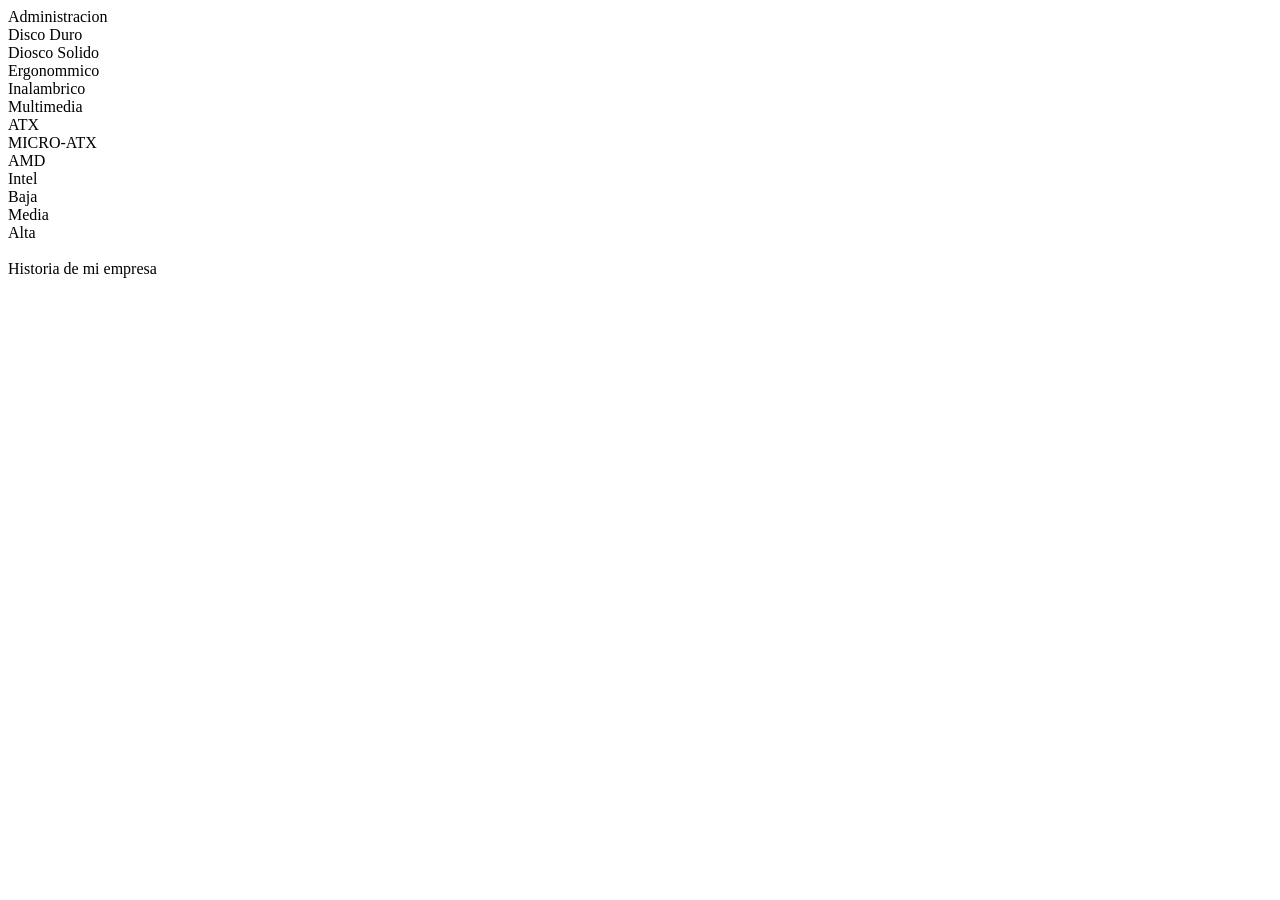
==== index.html @ 0b3fca30 "Comienza" ====
<!DOCTYPE html>
<html lang="en">
<head>
    <meta charset="UTF-8">
    <meta name="viewport" content="width=device-width, initial-scale=1.0">
    <title>Document</title>
</head>
<body>
    <nav>
        <div>Administracion</div>
    </nav>

    <title>Mi pagina de Productos de Computacion</title>
    <title>Pantallas</title>
    <title>Memorias</title>
        <div>Disco Duro</div>
        <div>Diosco Solido</div>
    <title>Teclados</title>
        <div>Ergonommico</div>
        <div>Inalambrico</div>
        <div>Multimedia</div>
    <title>Placa Madre</title>
        <div>ATX</div>
        <div>MICRO-ATX</div>
    <title>Procesador</title>
        <div>AMD</div>
        <div>Intel</div>
    <title>Tarjeta Grafica</title>
        <div>Baja</div>
        <div>Media</div>
        <div>Alta</div>
    <br>

<div> Historia de mi empresa</div>


</body>
</html>
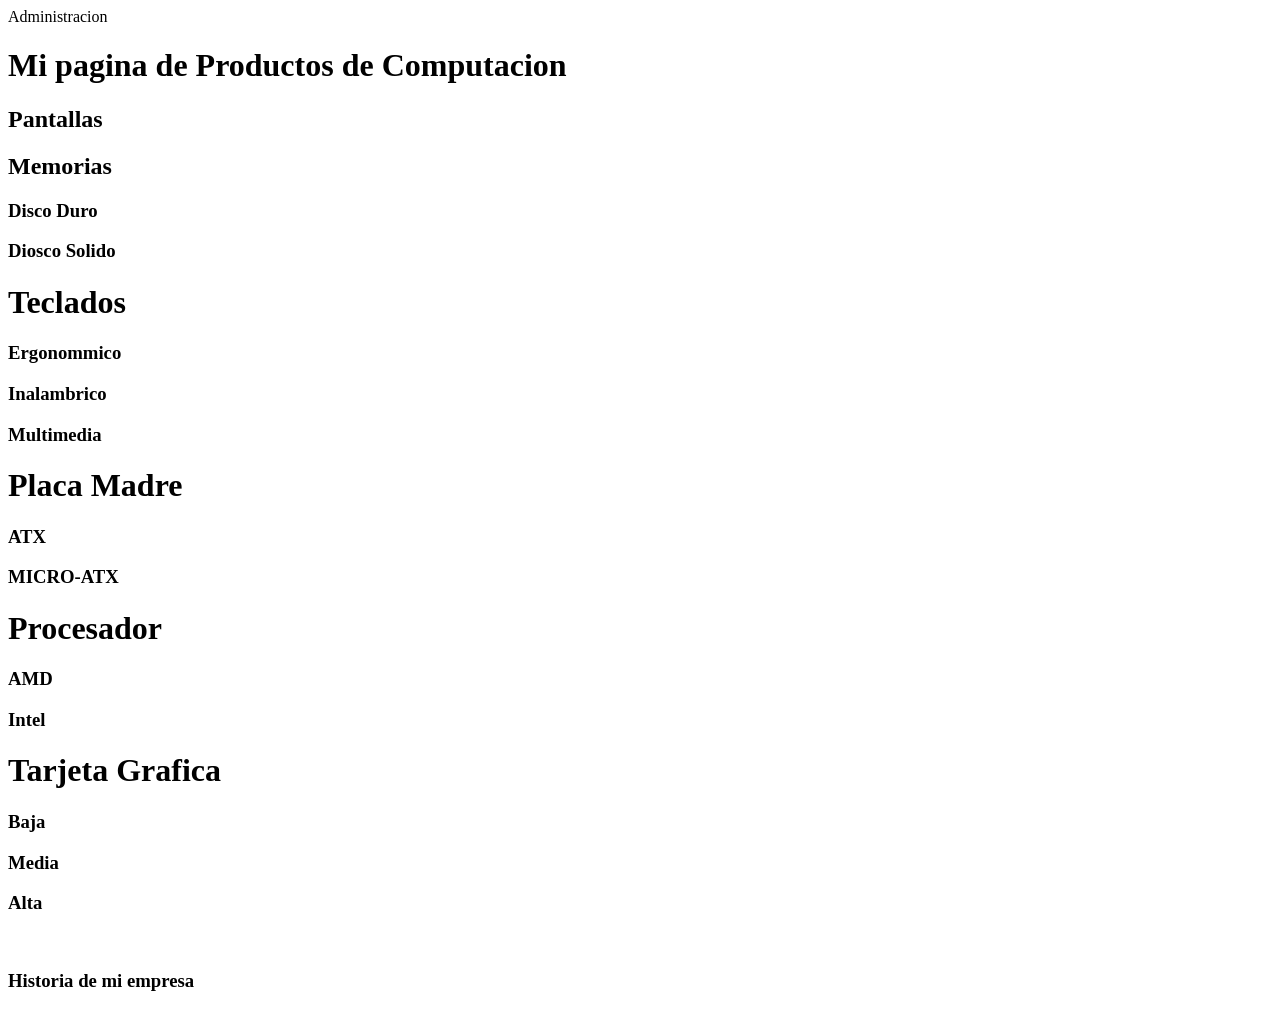
==== commit c9350157: ""Punto uno"" ====
--- a/index.html
+++ b/index.html
@@ -10,28 +10,28 @@
         <div>Administracion</div>
     </nav>
 
-    <title>Mi pagina de Productos de Computacion</title>
-    <title>Pantallas</title>
-    <title>Memorias</title>
-        <div>Disco Duro</div>
-        <div>Diosco Solido</div>
-    <title>Teclados</title>
-        <div>Ergonommico</div>
-        <div>Inalambrico</div>
-        <div>Multimedia</div>
-    <title>Placa Madre</title>
-        <div>ATX</div>
-        <div>MICRO-ATX</div>
-    <title>Procesador</title>
-        <div>AMD</div>
-        <div>Intel</div>
-    <title>Tarjeta Grafica</title>
-        <div>Baja</div>
-        <div>Media</div>
-        <div>Alta</div>
+    <h1>Mi pagina de Productos de Computacion</h1>
+        <h2>Pantallas</h2>
+        <h2>Memorias</h2>
+            <h3>Disco Duro</h3>
+            <h3>Diosco Solido</h3>
+        <h1>Teclados</h1>
+            <h3>Ergonommico</h3>
+            <h3>Inalambrico</h3>
+            <h3>Multimedia</h3>
+        <h1>Placa Madre</h1>
+            <h3>ATX</h3>
+            <h3>MICRO-ATX</h3>
+        <h1>Procesador</h1>
+            <h3>AMD</h3>
+            <h3>Intel</h3>
+        <h1>Tarjeta Grafica</h1>
+            <h3>Baja</h3>
+            <h3>Media</h3>
+            <h3>Alta</h3>
     <br>
 
-<div> Historia de mi empresa</div>
+<h3> Historia de mi empresa</h3>
 
 
 </body>
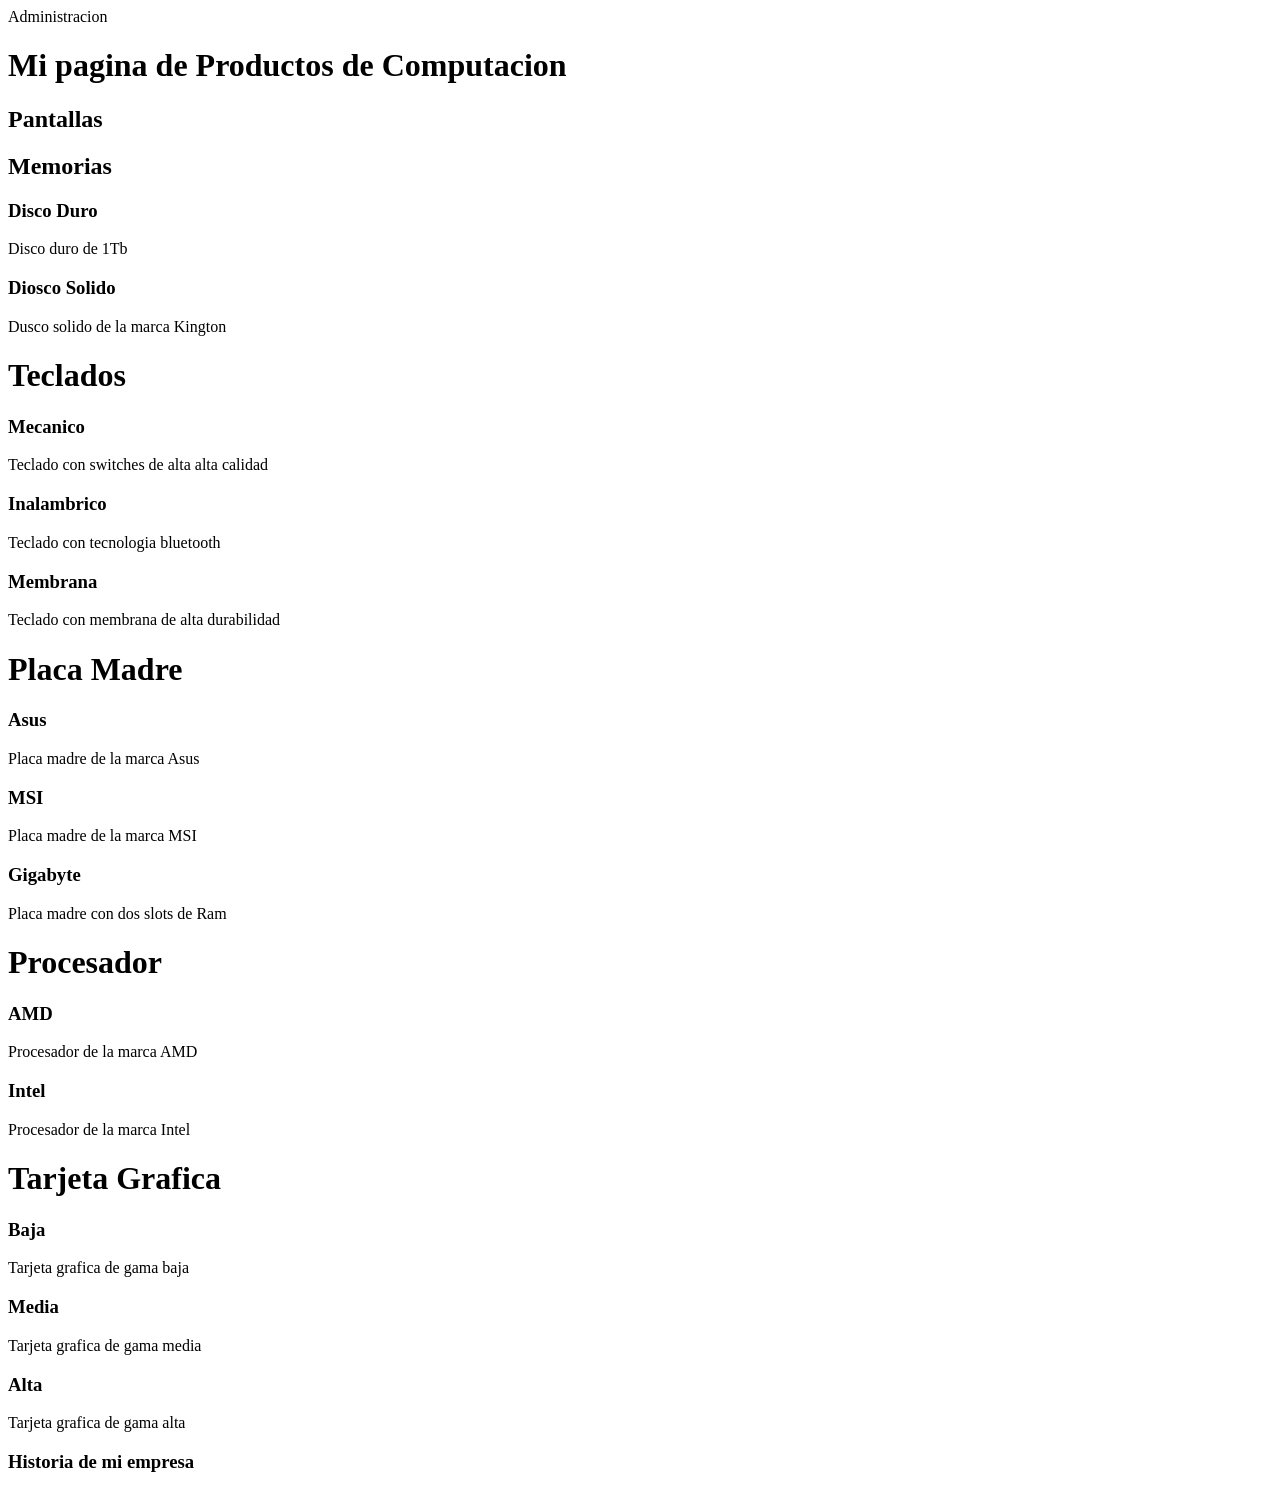
==== commit 3083fcff: "S2" ====
--- a/index.html
+++ b/index.html
@@ -1,38 +1,94 @@
-<!DOCTYPE html>
+<!doctype html>
 <html lang="en">
-<head>
-    <meta charset="UTF-8">
-    <meta name="viewport" content="width=device-width, initial-scale=1.0">
+  <head>
+    <meta charset="UTF-8" />
+    <meta name="viewport" content="width=device-width, initial-scale=1.0" />
     <title>Document</title>
-</head>
-<body>
+  </head>
+  <body>
     <nav>
-        <div>Administracion</div>
+      <div>Administracion</div>
     </nav>
+    <main class="contenedor">
+      <h1>Mi pagina de Productos de Computacion</h1>
 
-    <h1>Mi pagina de Productos de Computacion</h1>
-        <h2>Pantallas</h2>
-        <h2>Memorias</h2>
-            <h3>Disco Duro</h3>
-            <h3>Diosco Solido</h3>
-        <h1>Teclados</h1>
-            <h3>Ergonommico</h3>
-            <h3>Inalambrico</h3>
-            <h3>Multimedia</h3>
-        <h1>Placa Madre</h1>
-            <h3>ATX</h3>
-            <h3>MICRO-ATX</h3>
-        <h1>Procesador</h1>
-            <h3>AMD</h3>
-            <h3>Intel</h3>
-        <h1>Tarjeta Grafica</h1>
-            <h3>Baja</h3>
-            <h3>Media</h3>
-            <h3>Alta</h3>
-    <br>
+      <h2>Pantallas</h2>
+      <div></div>
+      <h2>Memorias</h2>
+      <div class="mini-contenedor">
+        <div class="producto">
+          <h3>Disco Duro</h3>
+          <p>Disco duro de 1Tb</p>
+        </div>
+        <div class="producto">
+          <h3>Diosco Solido</h3>
+          <p>Dusco solido de la marca Kington</p>
+        </div>
+      </div>
+      <h1>Teclados</h1>
 
-<h3> Historia de mi empresa</h3>
+      <div class="mini-contenedor">
+        <div class="producto">
+          <h3>Mecanico</h3>
+          <p>Teclado con switches de alta alta calidad</p>
+        </div>
 
+        <div class="producto">
+          <h3>Inalambrico</h3>
+          <p>Teclado con tecnologia bluetooth</p>
+        </div>
+        <div class="producto">
+          <h3>Membrana</h3>
+          <p>Teclado con membrana de alta durabilidad</p>
+        </div>
+      </div>
 
-</body>
-</html>+      <h1>Placa Madre</h1>
+
+      <div class="mini-contenedor">
+        <div class="producto">
+          <h3>Asus</h3>
+          <p>Placa madre de la marca Asus</p>
+        </div>
+        <div class="producto">
+          <h3>MSI</h3>
+          <p>Placa madre de la marca MSI</p>
+        </div>
+        <div class="producto">
+          <h3>Gigabyte</h3>
+          <p>Placa madre con dos slots de Ram</p>
+        </div>
+      </div>
+
+      <h1>Procesador</h1>
+
+      <div class="mini-contenedor">
+        <div class="producto">
+        <h3>AMD</h3>
+        <p>Procesador de la marca AMD</p>
+        </div>
+      <div class="producto">
+        <h3>Intel</h3>
+        <p>Procesador de la marca Intel</p>
+      </div>
+      </div>
+
+      <h1>Tarjeta Grafica</h1>
+      <div class="mini-contenedor">
+        <div class="producto">
+          <h3>Baja</h3>
+          <p>Tarjeta grafica de gama baja</p>
+        </div>
+      <div class="producto">
+        <h3>Media</h3>
+        <p>Tarjeta grafica de gama media</p>
+      </div>
+      <div class="producto">
+        <h3>Alta</h3>
+        <p>Tarjeta grafica de gama alta</p>
+      </div>
+    </main>
+    
+    <h3>Historia de mi empresa</h3>
+  </body>
+</html>
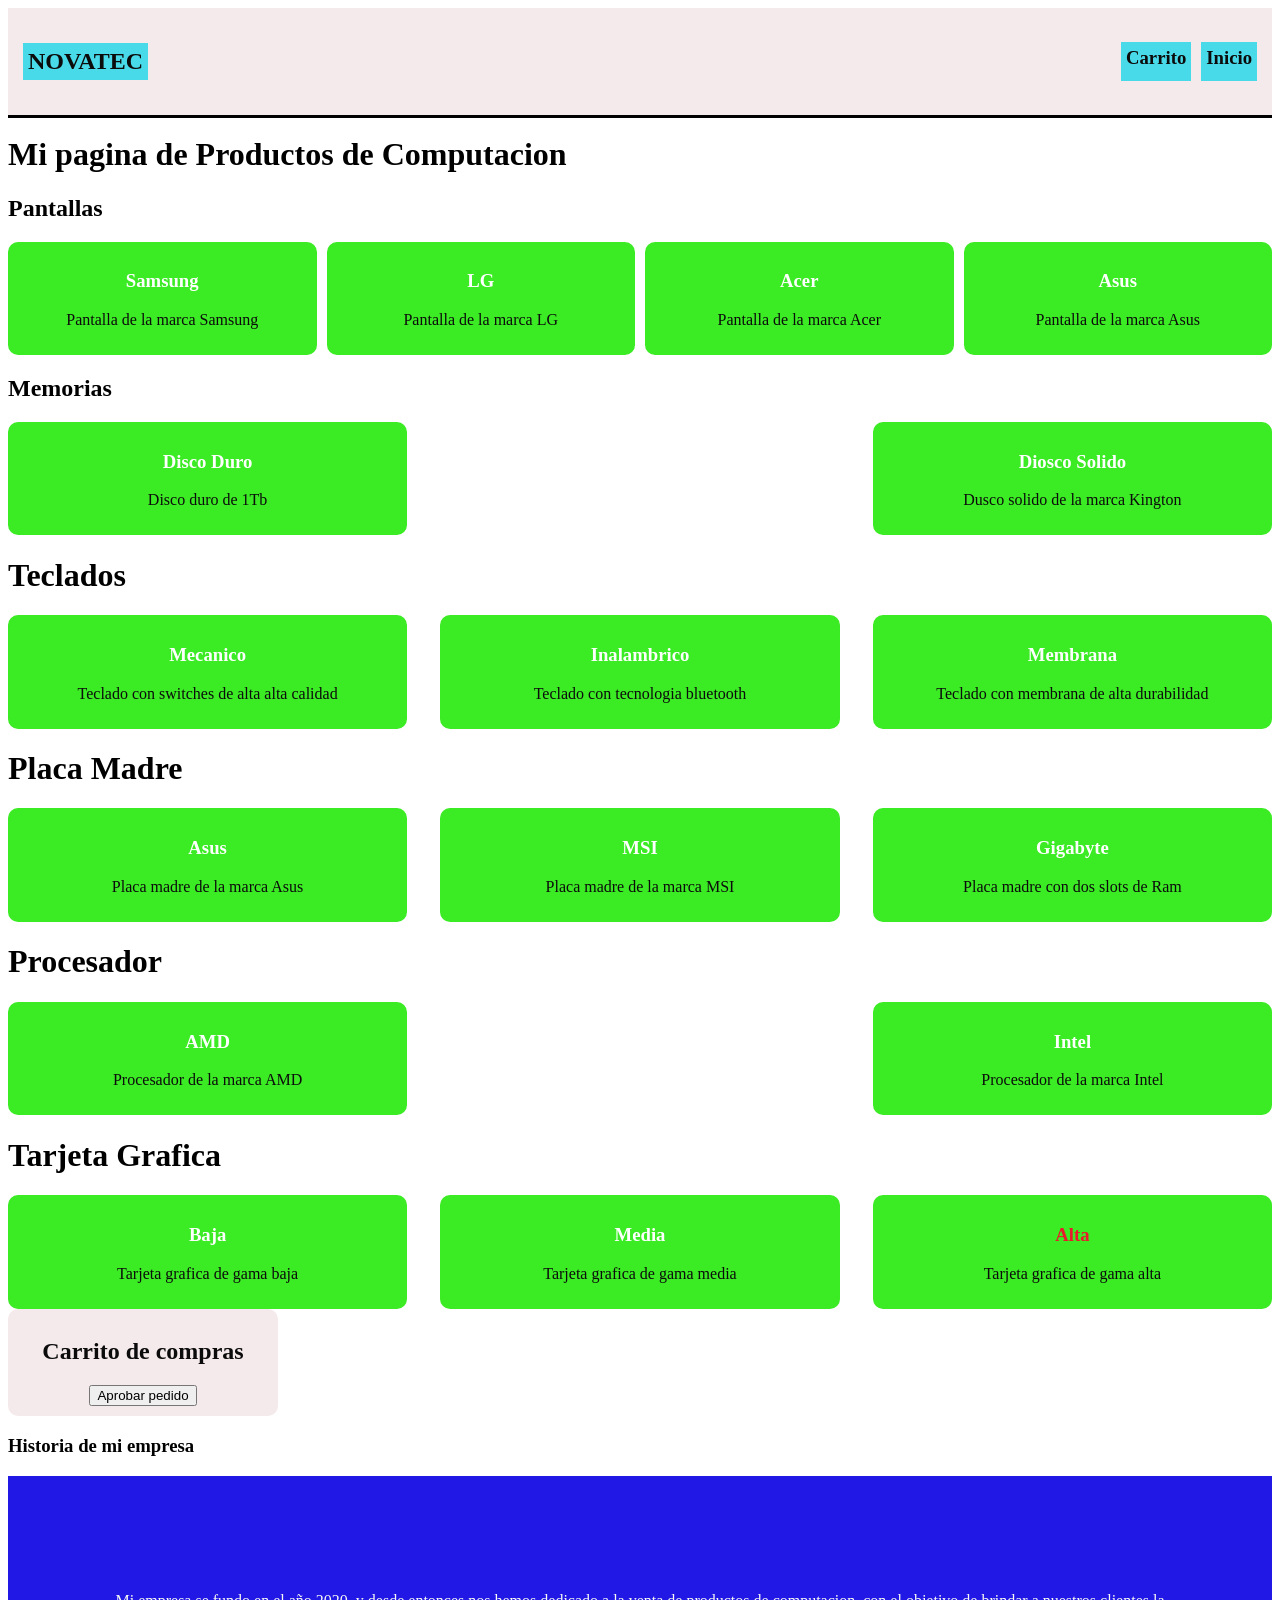
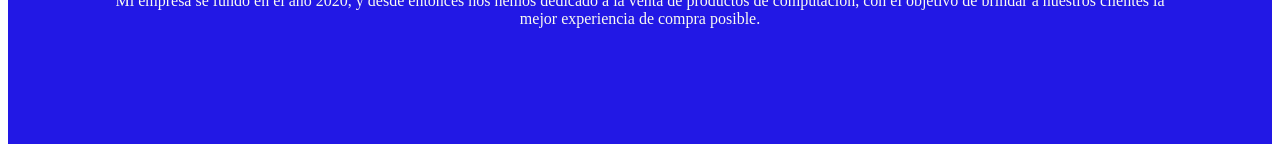
==== commit 1dfbd6f9: "css agregado" ====
--- a/index.html
+++ b/index.html
@@ -4,15 +4,52 @@
     <meta charset="UTF-8" />
     <meta name="viewport" content="width=device-width, initial-scale=1.0" />
     <title>Document</title>
+    <link rel="stylesheet" href="css/style.css">
   </head>
   <body>
     <nav>
-      <div>Administracion</div>
+      <div class="super-caja">
+        <div class="caja">
+       <h1 class="mini-caja">NOVATEC</h1>
+      </div>
+      <div class="caja">
+        <H3 class="mini-caja"> Carrito</H3>
+        <h3 class="mini-caja">Inicio</h3>
+      </div>
+      </div>
+      
     </nav>
+
+   
+    
+
     <main class="contenedor">
+
+      <div class="caja-contenedor">
+        
       <h1>Mi pagina de Productos de Computacion</h1>
 
       <h2>Pantallas</h2>
+      <div class="mini-contenedor">
+        <div class="producto">
+          <h3>Samsung</h3>
+          <p>Pantalla de la marca Samsung</p>
+        </div>
+        <div class="producto">
+          <h3>LG</h3>
+          <p>Pantalla de la marca LG</p>
+        </div>
+        <div class="producto">
+          <h3>Acer</h3>
+          <p>Pantalla de la marca Acer</p>
+        </div>
+        <div class="producto">
+          <h3>Asus</h3>
+          <p>Pantalla de la marca Asus</p>
+        </div>
+      </div>
+
+
       <div></div>
       <h2>Memorias</h2>
       <div class="mini-contenedor">
@@ -72,23 +109,40 @@
         <p>Procesador de la marca Intel</p>
       </div>
       </div>
-
       <h1>Tarjeta Grafica</h1>
       <div class="mini-contenedor">
+          <div class="producto">
+            <h3>Baja</h3>
+            <p>Tarjeta grafica de gama baja</p>
+          </div>
         <div class="producto">
-          <h3>Baja</h3>
-          <p>Tarjeta grafica de gama baja</p>
+          <h3>Media</h3>
+          <p>Tarjeta grafica de gama media</p>
         </div>
-      <div class="producto">
-        <h3>Media</h3>
-        <p>Tarjeta grafica de gama media</p>
+        <div class="producto" style="color: rgb(234, 25, 43);">
+          <h3>Alta</h3>
+          <p>Tarjeta grafica de gama alta</p>
+        </div>
       </div>
-      <div class="producto">
-        <h3>Alta</h3>
-        <p>Tarjeta grafica de gama alta</p>
-      </div>
+    <div class="mini-contenedor">
+      <div class="carrito">
+      <h2>Carrito de compras</h2>
+      <div></div>
+      <button>Aprobar pedido</button>
+    </div>
+    </div>
+
     </main>
+
+
+
+
+    <h3>Historia de mi empresa</h3>
+    <footer >
+      <p>Mi empresa se fundo en el año 2020, y desde entonces nos hemos dedicado a la venta de productos de computacion, con el objetivo de brindar a nuestros clientes la mejor experiencia de compra posible.</p> 
+
+    </footer>
     
-    <h3>Historia de mi empresa</h3>
+    
   </body>
 </html>
--- a/css/style.css
+++ b/css/style.css
@@ -0,0 +1,97 @@
+p {
+    color: rgb(12, 12, 12);
+    
+    text-align: center;
+}
+
+.mini-contenedor {
+    display: flex;
+    justify-content: space-between;
+      gap: 10px;
+}
+
+.producto {
+    alingn: center;
+    
+    width: 30%;
+    background-color: rgb(59, 235, 36);
+    color: white;
+    text-align: center;
+    padding: 10px;
+    border-radius: 10px;
+
+}
+
+.mini-caja {
+    background-color: rgb(73, 218, 234);
+    color: rgb(11, 11, 11);
+    text-align: center;
+    padding: 5px;
+    border-radius: 0px;
+  
+}
+
+.caja {
+    display: flex;
+    justify-content: space-between;
+    background-color: rgb(245, 234, 235);
+    color: rgb(11, 11, 11);
+    text-align: center;
+    padding: 5px;
+
+    gap: 10px;
+
+}
+ 
+.super-caja {
+    display: flex;
+    justify-content: space-between;
+    background-color: rgb(245, 234, 235);
+    color: rgb(11, 11, 11);
+    text-align: center;
+    padding: 10px;
+    border-radius: 0px;
+    box-shadow: 0px 3px 0px rgba(0, 0, 0);
+
+}
+
+.carrito{
+   flex: 1;
+    background-color: rgb(245, 234, 235);
+    color: rgb(11, 11, 11);
+    text-align: center;
+    padding: 10px;
+    border-radius: 10px;
+    flex: 0 0 250px;
+
+}
+
+.contenedor {
+    display: flex;
+   
+    gap: 10px;
+   
+}
+.caja-contenedor{
+    flex: auto;
+    gap: 10px;
+}
+
+footer {
+    background-color: rgb(34, 24, 229);
+    color: rgb(222, 246, 6);
+    text-align: center;
+    padding: 100px;
+    
+    
+}
+
+footer p {
+    color: rgb(249, 250, 242);
+}
+
+.productos :hover{
+    background-color: rgb(234, 25, 43);
+    transform: translateY(-5px);
+
+}
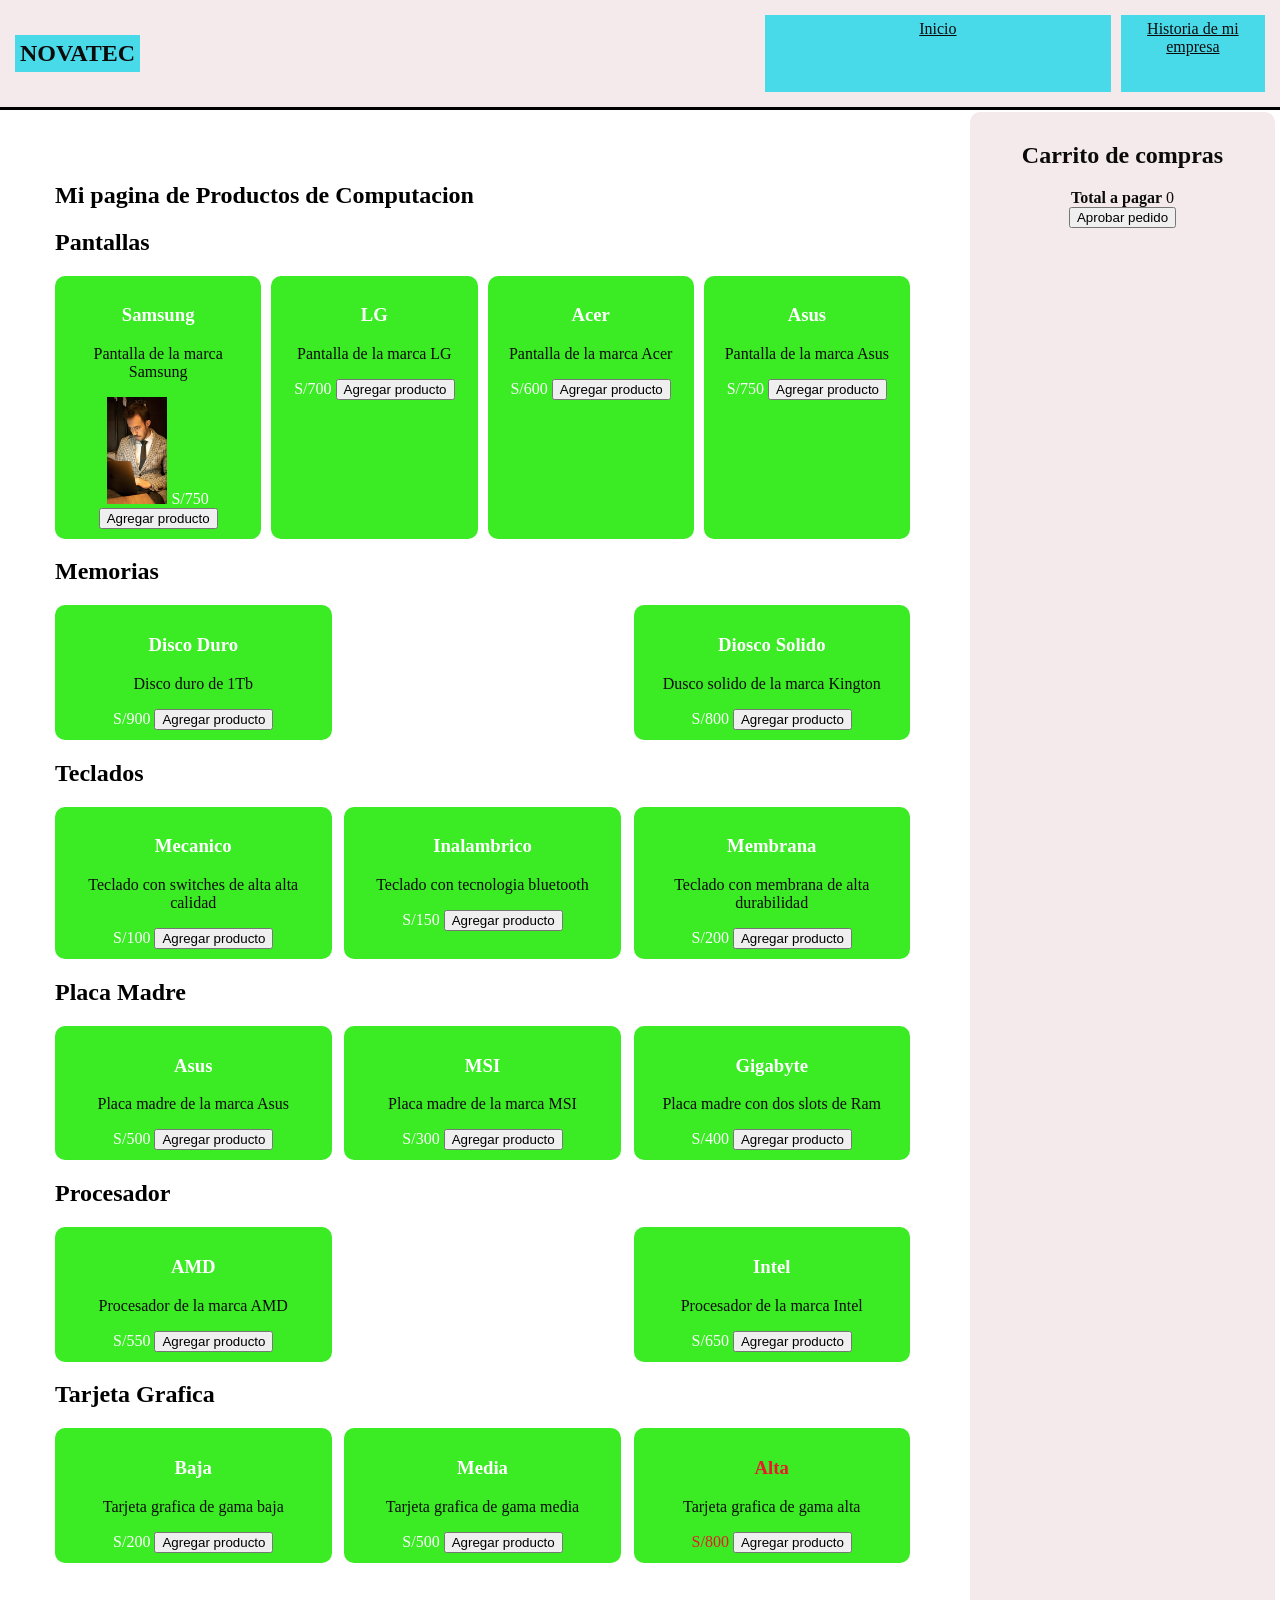
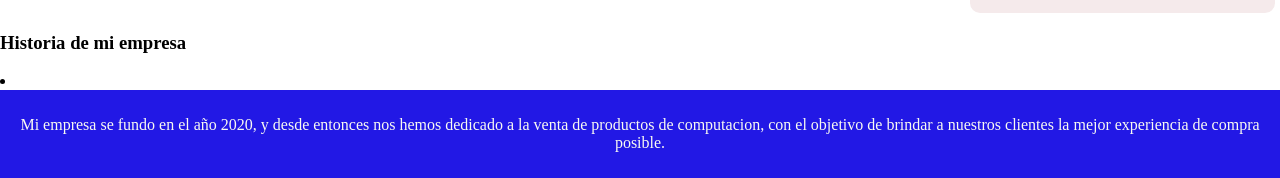
==== commit 2d4bd252: "añadi JS" ====
--- a/index.html
+++ b/index.html
@@ -13,8 +13,9 @@
        <h1 class="mini-caja">NOVATEC</h1>
       </div>
       <div class="caja">
-        <H3 class="mini-caja"> Carrito</H3>
-        <h3 class="mini-caja">Inicio</h3>
+        <a class="mini-caja" style="flex: 5;" href="index.html">Inicio</a>
+        <a class="mini-caja2" style="flex: 2;" href="historia.html">Historia de mi empresa</a>
+        
       </div>
       </div>
       
@@ -25,8 +26,7 @@
 
     <main class="contenedor">
 
-      <div class="caja-contenedor">
-        
+     <section >   
       <h1>Mi pagina de Productos de Computacion</h1>
 
       <h2>Pantallas</h2>
@@ -34,18 +34,27 @@
         <div class="producto">
           <h3>Samsung</h3>
           <p>Pantalla de la marca Samsung</p>
+          <img src="img/computadora.jpg" alt="una computadora" width="60px">
+          <span class="precio">S/750</span>
+          <button onclick="agregaCarrito('pantalla samsung', 750)">Agregar producto</button>
         </div>
         <div class="producto">
           <h3>LG</h3>
           <p>Pantalla de la marca LG</p>
+          <span class="precio">S/700</span>
+          <button onclick="agregaCarrito('pantalla lg', 700)">Agregar producto</button>
         </div>
         <div class="producto">
           <h3>Acer</h3>
           <p>Pantalla de la marca Acer</p>
+          <span class="precio">S/600</span>
+          <button onclick="agregaCarrito('pantalla acer', 600)">Agregar producto</button>
         </div>
         <div class="producto">
           <h3>Asus</h3>
           <p>Pantalla de la marca Asus</p>
+          <span class="precio">S/750</span>
+          <button onclick="agregaCarrito('pantalla asus', 750)">Agregar producto</button>
         </div>
       </div>
 
@@ -56,10 +65,14 @@
         <div class="producto">
           <h3>Disco Duro</h3>
           <p>Disco duro de 1Tb</p>
+          <span class="precio">S/900</span>
+          <button onclick="agregaCarrito('disco duro', 900)">Agregar producto</button>
         </div>
         <div class="producto">
           <h3>Diosco Solido</h3>
           <p>Dusco solido de la marca Kington</p>
+          <span class="precio">S/800</span>
+          <button onclick="agregaCarrito('disco solido', 800)">Agregar producto</button>
         </div>
       </div>
       <h1>Teclados</h1>
@@ -68,15 +81,21 @@
         <div class="producto">
           <h3>Mecanico</h3>
           <p>Teclado con switches de alta alta calidad</p>
+          <span class="precio">S/100</span>
+          <button onclick="agregaCarrito('teclado mecanico', 100)">Agregar producto</button>
         </div>
 
         <div class="producto">
           <h3>Inalambrico</h3>
           <p>Teclado con tecnologia bluetooth</p>
+          <span class="precio">S/150</span>
+          <button onclick="agregaCarrito('teclado inalambrico', 150)">Agregar producto</button>
         </div>
         <div class="producto">
           <h3>Membrana</h3>
           <p>Teclado con membrana de alta durabilidad</p>
+          <span class="precio">S/200</span>
+          <button onclick="agregaCarrito('teclado membrana', 200)">Agregar producto</button>
         </div>
       </div>
 
@@ -86,14 +105,20 @@
         <div class="producto">
           <h3>Asus</h3>
           <p>Placa madre de la marca Asus</p>
+          <span class="precio">S/500</span>
+          <button onclick="agregaCarrito('placa madre asus', 500)">Agregar producto</button>
         </div>
         <div class="producto">
           <h3>MSI</h3>
           <p>Placa madre de la marca MSI</p>
+          <span class="precio">S/300</span>
+          <button onclick="agregaCarrito('placa madre msi', 300)">Agregar producto</button>
         </div>
         <div class="producto">
           <h3>Gigabyte</h3>
           <p>Placa madre con dos slots de Ram</p>
+          <span class="precio">S/400</span>
+          <button onclick="agregaCarrito('placa madre gigabyte', 400)">Agregar producto</button>
         </div>
       </div>
 
@@ -103,10 +128,14 @@
         <div class="producto">
         <h3>AMD</h3>
         <p>Procesador de la marca AMD</p>
+        <span class="precio">S/550</span>
+        <button onclick="agregaCarrito('procesador amd', 550)">Agregar producto</button>
         </div>
       <div class="producto">
         <h3>Intel</h3>
         <p>Procesador de la marca Intel</p>
+        <span class="precio">S/650</span>
+        <button onclick="agregaCarrito('procesador intel', 650)">Agregar producto</button>
       </div>
       </div>
       <h1>Tarjeta Grafica</h1>
@@ -114,35 +143,45 @@
           <div class="producto">
             <h3>Baja</h3>
             <p>Tarjeta grafica de gama baja</p>
+            <span class="precio">S/200</span>
+            <button onclick="agregaCarrito('tarjeta grafica baja', 200)">Agregar producto</button>
           </div>
         <div class="producto">
           <h3>Media</h3>
           <p>Tarjeta grafica de gama media</p>
+          <span class="precio">S/500</span>
+          <button onclick="agregaCarrito('tarjeta grafica media', 500)">Agregar producto</button>
         </div>
         <div class="producto" style="color: rgb(234, 25, 43);">
           <h3>Alta</h3>
           <p>Tarjeta grafica de gama alta</p>
+          <span class="precio">S/800</span>
+          <button onclick="agregaCarrito('tarjeta grafica alta', 800)">Agregar producto</button>
         </div>
       </div>
-    <div class="mini-contenedor">
-      <div class="carrito">
-      <h2>Carrito de compras</h2>
-      <div></div>
-      <button>Aprobar pedido</button>
-    </div>
-    </div>
+    </section>
+
+      <aside class="carrito">
+        <h2>Carrito de compras</h2>
+        <ul id="elementos-carrito"></ul>
+        <div class="carrito-total">
+          <strong>Total a pagar</strong> <span id="precio-total">0</span>
+        </div>
+        <button id="boton-comprar" onclick="comprar()">Aprobar pedido</button>
+    
+      </aside>
 
     </main>
 
+    <h3>Historia de mi empresa</h3>
 
+    <li></li>
+    
+    <footer>
+      <p>Mi empresa se fundo en el año 2020, y desde entonces nos hemos dedicado a la venta de productos de computacion, con el objetivo de brindar a nuestros clientes la mejor experiencia de compra posible.</p> 
+    </footer>
 
-
-    <h3>Historia de mi empresa</h3>
-    <footer >
-      <p>Mi empresa se fundo en el año 2020, y desde entonces nos hemos dedicado a la venta de productos de computacion, con el objetivo de brindar a nuestros clientes la mejor experiencia de compra posible.</p> 
-
-    </footer>
-    
-    
+    <script src="JS/index.js"></script>
   </body>
+  
 </html>
--- a/css/style.css
+++ b/css/style.css
@@ -1,3 +1,7 @@
+body {
+    margin: 0;
+}
+
 p {
     color: rgb(12, 12, 12);
     
@@ -11,7 +15,6 @@
 }
 
 .producto {
-    alingn: center;
     
     width: 30%;
     background-color: rgb(59, 235, 36);
@@ -19,10 +22,35 @@
     text-align: center;
     padding: 10px;
     border-radius: 10px;
+}
+
+.mini-caja {
+    background-color: rgb(73, 218, 234);
+    color: rgb(11, 11, 11);
+    text-align: center;
+    padding: 5px;
+    border-radius: 0px;
+  
+}
+
+.mini-caja:hover{
+    background-color: rgb(234, 25, 43);
+    transform: translateY(-5px);
+    cursor: pointer;
 
 }
 
-.mini-caja {
+.mini-caja2:hover{
+    background-color: rgb(234, 25, 43);
+    transform: translateY(-5px);
+    cursor: pointer;
+
+}
+
+
+
+
+.mini-caja2 {
     background-color: rgb(73, 218, 234);
     color: rgb(11, 11, 11);
     text-align: center;
@@ -38,7 +66,7 @@
     color: rgb(11, 11, 11);
     text-align: center;
     padding: 5px;
-
+    width: 500px;
     gap: 10px;
 
 }
@@ -56,42 +84,56 @@
 }
 
 .carrito{
-   flex: 1;
+    flex: 1;
     background-color: rgb(245, 234, 235);
     color: rgb(11, 11, 11);
     text-align: center;
     padding: 10px;
     border-radius: 10px;
-    flex: 0 0 250px;
+    
 
 }
 
 .contenedor {
     display: flex;
-   
     gap: 10px;
+    margin: 5px;
    
 }
 .caja-contenedor{
-    flex: auto;
+
     gap: 10px;
 }
 
+.foot{
+    background-color: rgb(255, 0, 0);
+}
 footer {
     background-color: rgb(34, 24, 229);
-    color: rgb(222, 246, 6);
     text-align: center;
-    padding: 100px;
-    
-    
+    padding: 10px;
+    margin: 0;
 }
 
 footer p {
     color: rgb(249, 250, 242);
+
 }
 
-.productos :hover{
+.producto:hover{
     background-color: rgb(234, 25, 43);
     transform: translateY(-5px);
 
-}+}
+
+section {
+    flex: 3;
+    margin: 50px;
+}
+
+button:hover {
+    cursor: pointer;
+
+}
+
+
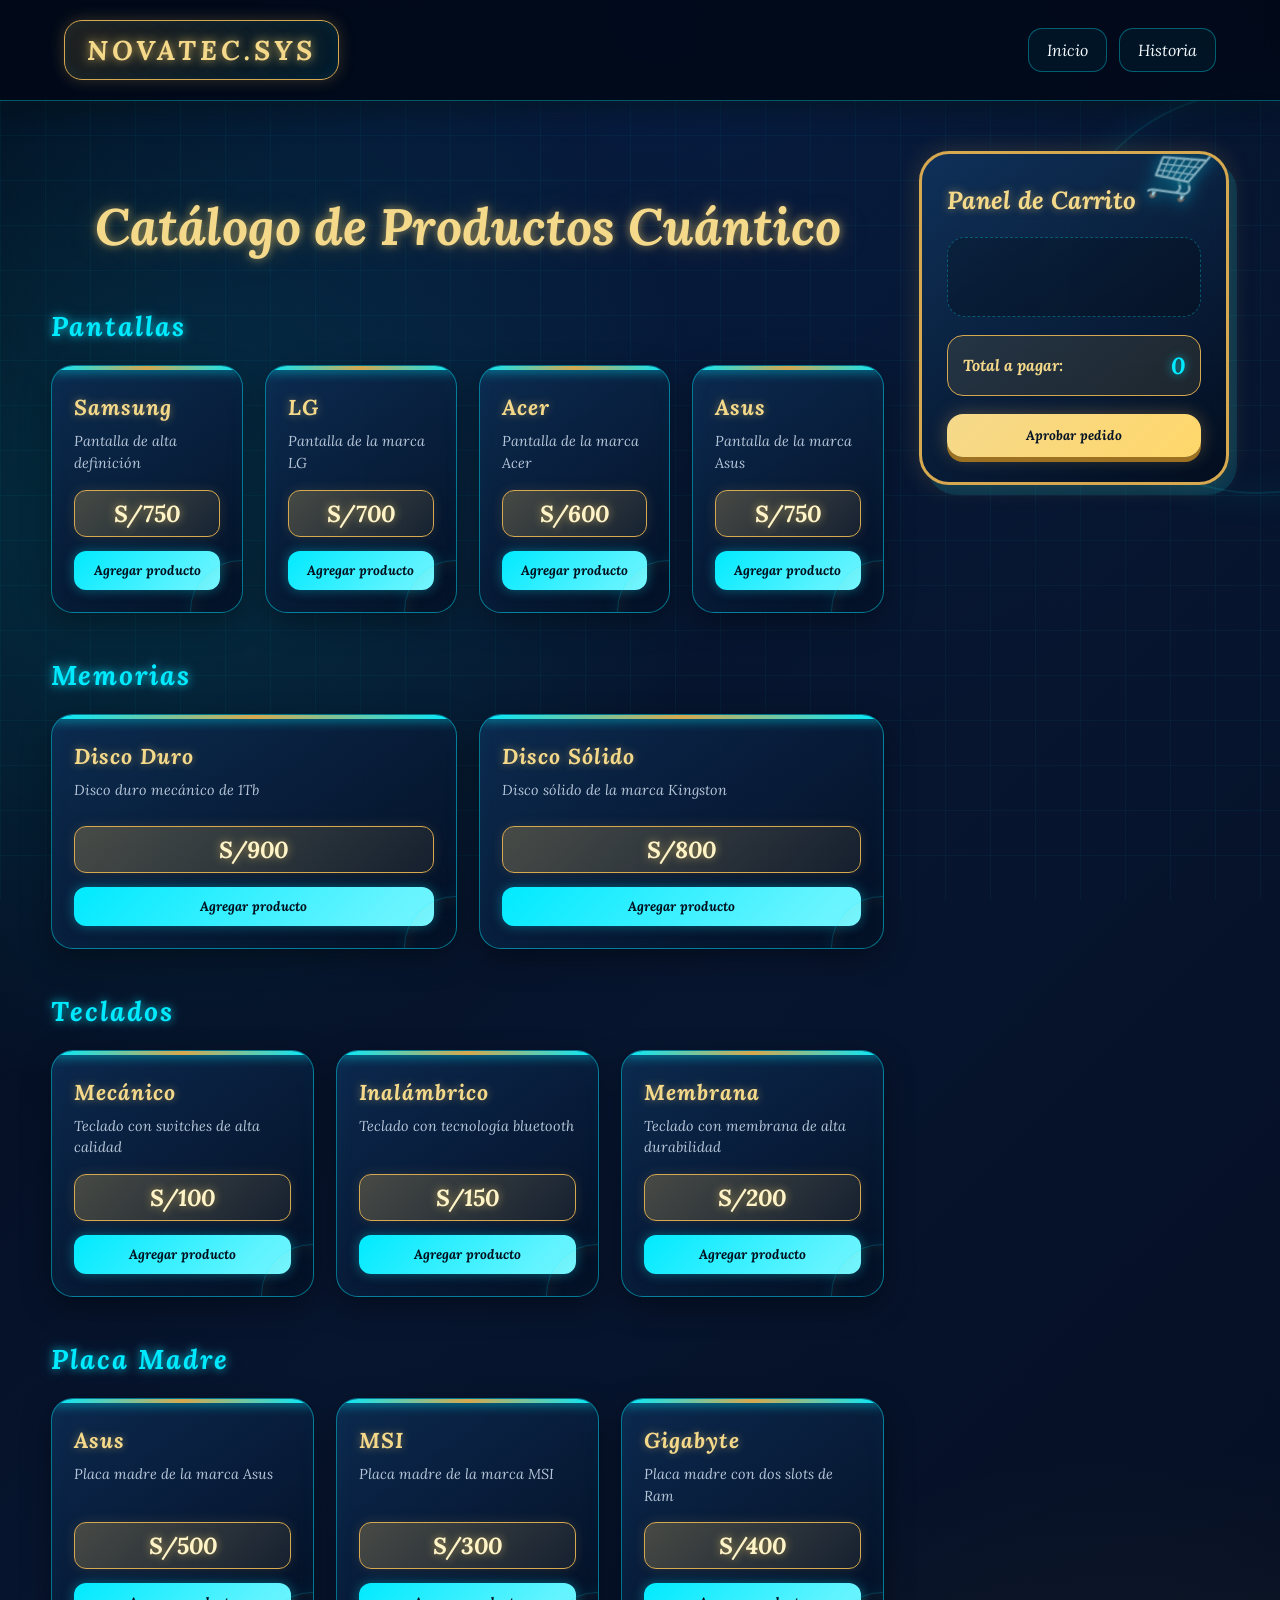
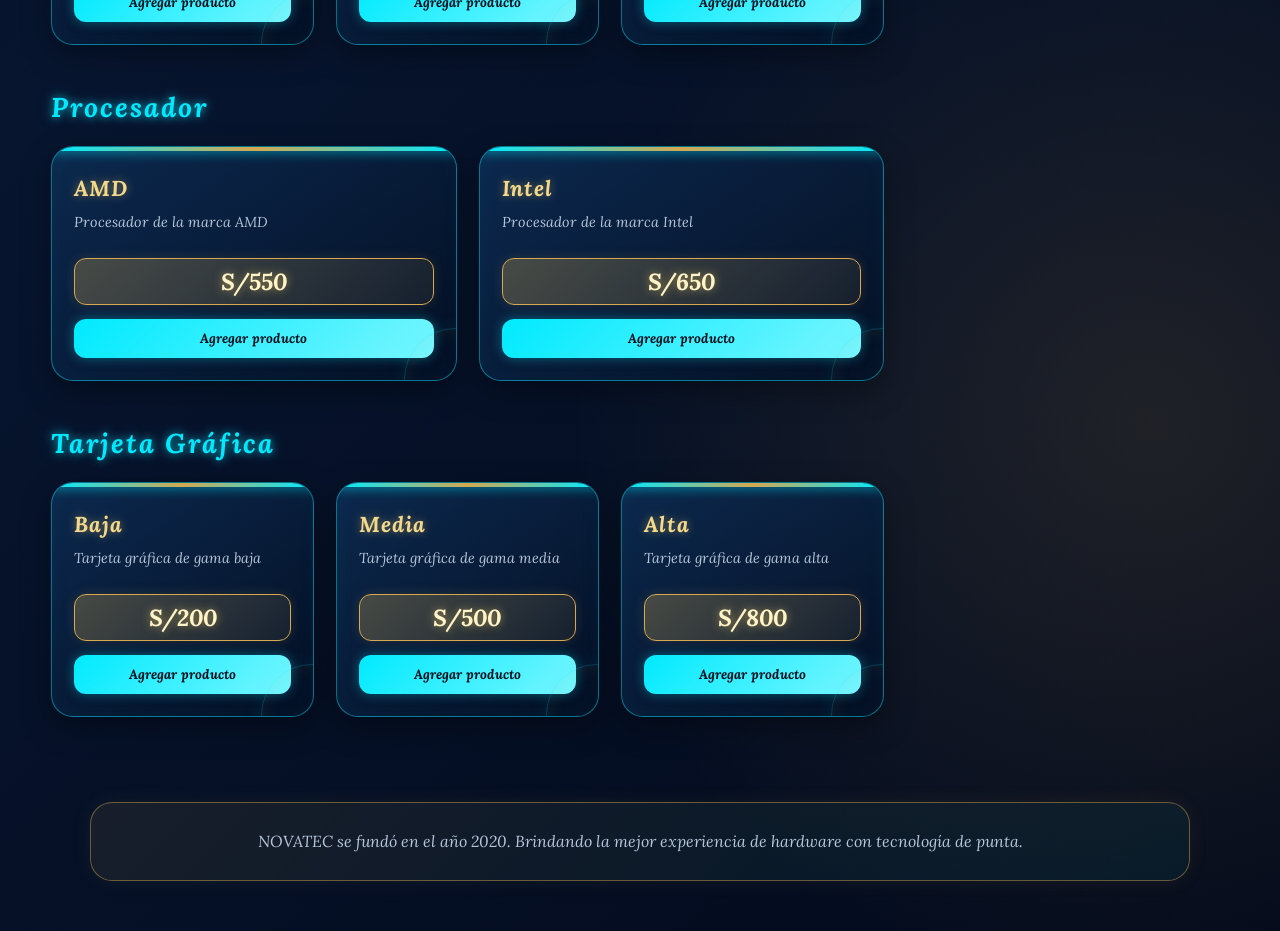
==== commit 1d1caa62: "mejora de diseño" ====
--- a/index.html
+++ b/index.html
@@ -1,187 +1,171 @@
 <!doctype html>
-<html lang="en">
+<html lang="es">
   <head>
     <meta charset="UTF-8" />
     <meta name="viewport" content="width=device-width, initial-scale=1.0" />
-    <title>Document</title>
+    <title>NOVATEC - Tecnología del Futuro</title>
+    <!-- Importamos una fuente futurista de Google Fonts -->
+    <link href="https://fonts.googleapis.com/css2?family=Orbitron:wght@400;700&family=Rajdhani:wght@400;600&display=swap" rel="stylesheet">
     <link rel="stylesheet" href="css/style.css">
   </head>
   <body>
-    <nav>
+    <nav class="cyber-nav">
       <div class="super-caja">
         <div class="caja">
-       <h1 class="mini-caja">NOVATEC</h1>
+          <h1 class="mini-caja logo">NOVATEC<span>.SYS</span></h1>
+        </div>
+        <div class="caja nav-links">
+          <a class="mini-caja" href="index.html">Inicio</a>
+          <a class="mini-caja2" href="historia.html">Historia</a>
+        </div>
       </div>
-      <div class="caja">
-        <a class="mini-caja" style="flex: 5;" href="index.html">Inicio</a>
-        <a class="mini-caja2" style="flex: 2;" href="historia.html">Historia de mi empresa</a>
-        
-      </div>
-      </div>
-      
     </nav>
 
-   
-    
+    <main class="contenedor">
+      <section class="productos-section">
+        <h1 class="titulo-principal">Catálogo de Productos Cuántico</h1>
 
-    <main class="contenedor">
-
-     <section >   
-      <h1>Mi pagina de Productos de Computacion</h1>
-
-      <h2>Pantallas</h2>
-      <div class="mini-contenedor">
-        <div class="producto">
-          <h3>Samsung</h3>
-          <p>Pantalla de la marca Samsung</p>
-          <img src="img/computadora.jpg" alt="una computadora" width="60px">
-          <span class="precio">S/750</span>
-          <button onclick="agregaCarrito('pantalla samsung', 750)">Agregar producto</button>
-        </div>
-        <div class="producto">
-          <h3>LG</h3>
-          <p>Pantalla de la marca LG</p>
-          <span class="precio">S/700</span>
-          <button onclick="agregaCarrito('pantalla lg', 700)">Agregar producto</button>
-        </div>
-        <div class="producto">
-          <h3>Acer</h3>
-          <p>Pantalla de la marca Acer</p>
-          <span class="precio">S/600</span>
-          <button onclick="agregaCarrito('pantalla acer', 600)">Agregar producto</button>
-        </div>
-        <div class="producto">
-          <h3>Asus</h3>
-          <p>Pantalla de la marca Asus</p>
-          <span class="precio">S/750</span>
-          <button onclick="agregaCarrito('pantalla asus', 750)">Agregar producto</button>
-        </div>
-      </div>
-
-
-      <div></div>
-      <h2>Memorias</h2>
-      <div class="mini-contenedor">
-        <div class="producto">
-          <h3>Disco Duro</h3>
-          <p>Disco duro de 1Tb</p>
-          <span class="precio">S/900</span>
-          <button onclick="agregaCarrito('disco duro', 900)">Agregar producto</button>
-        </div>
-        <div class="producto">
-          <h3>Diosco Solido</h3>
-          <p>Dusco solido de la marca Kington</p>
-          <span class="precio">S/800</span>
-          <button onclick="agregaCarrito('disco solido', 800)">Agregar producto</button>
-        </div>
-      </div>
-      <h1>Teclados</h1>
-
-      <div class="mini-contenedor">
-        <div class="producto">
-          <h3>Mecanico</h3>
-          <p>Teclado con switches de alta alta calidad</p>
-          <span class="precio">S/100</span>
-          <button onclick="agregaCarrito('teclado mecanico', 100)">Agregar producto</button>
+        <h2>Pantallas</h2>
+        <div class="mini-contenedor">
+          <div class="producto">
+            <h3>Samsung</h3>
+            <p>Pantalla de alta definición</p>
+            <span class="precio">S/750</span>
+            <button onclick="agregaCarrito('pantalla samsung', 750)">Agregar producto</button>
+          </div>
+          <div class="producto">
+            <h3>LG</h3>
+            <p>Pantalla de la marca LG</p>
+            <span class="precio">S/700</span>
+            <button onclick="agregaCarrito('pantalla lg', 700)">Agregar producto</button>
+          </div>
+          <div class="producto">
+            <h3>Acer</h3>
+            <p>Pantalla de la marca Acer</p>
+            <span class="precio">S/600</span>
+            <button onclick="agregaCarrito('pantalla acer', 600)">Agregar producto</button>
+          </div>
+          <div class="producto">
+            <h3>Asus</h3>
+            <p>Pantalla de la marca Asus</p>
+            <span class="precio">S/750</span>
+            <button onclick="agregaCarrito('pantalla asus', 750)">Agregar producto</button>
+          </div>
         </div>
 
-        <div class="producto">
-          <h3>Inalambrico</h3>
-          <p>Teclado con tecnologia bluetooth</p>
-          <span class="precio">S/150</span>
-          <button onclick="agregaCarrito('teclado inalambrico', 150)">Agregar producto</button>
+        <h2>Memorias</h2>
+        <div class="mini-contenedor">
+          <div class="producto">
+            <h3>Disco Duro</h3>
+            <p>Disco duro mecánico de 1Tb</p>
+            <span class="precio">S/900</span>
+            <button onclick="agregaCarrito('disco duro', 900)">Agregar producto</button>
+          </div>
+          <div class="producto">
+            <h3>Disco Sólido</h3>
+            <p>Disco sólido de la marca Kingston</p>
+            <span class="precio">S/800</span>
+            <button onclick="agregaCarrito('disco solido', 800)">Agregar producto</button>
+          </div>
         </div>
-        <div class="producto">
-          <h3>Membrana</h3>
-          <p>Teclado con membrana de alta durabilidad</p>
-          <span class="precio">S/200</span>
-          <button onclick="agregaCarrito('teclado membrana', 200)">Agregar producto</button>
+
+        <h2>Teclados</h2>
+        <div class="mini-contenedor">
+          <div class="producto">
+            <h3>Mecánico</h3>
+            <p>Teclado con switches de alta calidad</p>
+            <span class="precio">S/100</span>
+            <button onclick="agregaCarrito('teclado mecanico', 100)">Agregar producto</button>
+          </div>
+          <div class="producto">
+            <h3>Inalámbrico</h3>
+            <p>Teclado con tecnología bluetooth</p>
+            <span class="precio">S/150</span>
+            <button onclick="agregaCarrito('teclado inalambrico', 150)">Agregar producto</button>
+          </div>
+          <div class="producto">
+            <h3>Membrana</h3>
+            <p>Teclado con membrana de alta durabilidad</p>
+            <span class="precio">S/200</span>
+            <button onclick="agregaCarrito('teclado membrana', 200)">Agregar producto</button>
+          </div>
         </div>
-      </div>
 
-      <h1>Placa Madre</h1>
+        <h2>Placa Madre</h2>
+        <div class="mini-contenedor">
+          <div class="producto">
+            <h3>Asus</h3>
+            <p>Placa madre de la marca Asus</p>
+            <span class="precio">S/500</span>
+            <button onclick="agregaCarrito('placa madre asus', 500)">Agregar producto</button>
+          </div>
+          <div class="producto">
+            <h3>MSI</h3>
+            <p>Placa madre de la marca MSI</p>
+            <span class="precio">S/300</span>
+            <button onclick="agregaCarrito('placa madre msi', 300)">Agregar producto</button>
+          </div>
+          <div class="producto">
+            <h3>Gigabyte</h3>
+            <p>Placa madre con dos slots de Ram</p>
+            <span class="precio">S/400</span>
+            <button onclick="agregaCarrito('placa madre gigabyte', 400)">Agregar producto</button>
+          </div>
+        </div>
 
-      <div class="mini-contenedor">
-        <div class="producto">
-          <h3>Asus</h3>
-          <p>Placa madre de la marca Asus</p>
-          <span class="precio">S/500</span>
-          <button onclick="agregaCarrito('placa madre asus', 500)">Agregar producto</button>
+        <h2>Procesador</h2>
+        <div class="mini-contenedor">
+          <div class="producto">
+            <h3>AMD</h3>
+            <p>Procesador de la marca AMD</p>
+            <span class="precio">S/550</span>
+            <button onclick="agregaCarrito('procesador amd', 550)">Agregar producto</button>
+          </div>
+          <div class="producto">
+            <h3>Intel</h3>
+            <p>Procesador de la marca Intel</p>
+            <span class="precio">S/650</span>
+            <button onclick="agregaCarrito('procesador intel', 650)">Agregar producto</button>
+          </div>
         </div>
-        <div class="producto">
-          <h3>MSI</h3>
-          <p>Placa madre de la marca MSI</p>
-          <span class="precio">S/300</span>
-          <button onclick="agregaCarrito('placa madre msi', 300)">Agregar producto</button>
-        </div>
-        <div class="producto">
-          <h3>Gigabyte</h3>
-          <p>Placa madre con dos slots de Ram</p>
-          <span class="precio">S/400</span>
-          <button onclick="agregaCarrito('placa madre gigabyte', 400)">Agregar producto</button>
-        </div>
-      </div>
 
-      <h1>Procesador</h1>
-
-      <div class="mini-contenedor">
-        <div class="producto">
-        <h3>AMD</h3>
-        <p>Procesador de la marca AMD</p>
-        <span class="precio">S/550</span>
-        <button onclick="agregaCarrito('procesador amd', 550)">Agregar producto</button>
-        </div>
-      <div class="producto">
-        <h3>Intel</h3>
-        <p>Procesador de la marca Intel</p>
-        <span class="precio">S/650</span>
-        <button onclick="agregaCarrito('procesador intel', 650)">Agregar producto</button>
-      </div>
-      </div>
-      <h1>Tarjeta Grafica</h1>
-      <div class="mini-contenedor">
+        <h2>Tarjeta Gráfica</h2>
+        <div class="mini-contenedor">
           <div class="producto">
             <h3>Baja</h3>
-            <p>Tarjeta grafica de gama baja</p>
+            <p>Tarjeta gráfica de gama baja</p>
             <span class="precio">S/200</span>
             <button onclick="agregaCarrito('tarjeta grafica baja', 200)">Agregar producto</button>
           </div>
-        <div class="producto">
-          <h3>Media</h3>
-          <p>Tarjeta grafica de gama media</p>
-          <span class="precio">S/500</span>
-          <button onclick="agregaCarrito('tarjeta grafica media', 500)">Agregar producto</button>
+          <div class="producto">
+            <h3>Media</h3>
+            <p>Tarjeta gráfica de gama media</p>
+            <span class="precio">S/500</span>
+            <button onclick="agregaCarrito('tarjeta grafica media', 500)">Agregar producto</button>
+          </div>
+          <div class="producto destacado">
+            <h3>Alta</h3>
+            <p>Tarjeta gráfica de gama alta</p>
+            <span class="precio">S/800</span>
+            <button onclick="agregaCarrito('tarjeta grafica alta', 800)">Agregar producto</button>
+          </div>
         </div>
-        <div class="producto" style="color: rgb(234, 25, 43);">
-          <h3>Alta</h3>
-          <p>Tarjeta grafica de gama alta</p>
-          <span class="precio">S/800</span>
-          <button onclick="agregaCarrito('tarjeta grafica alta', 800)">Agregar producto</button>
-        </div>
-      </div>
-    </section>
+      </section>
 
       <aside class="carrito">
-        <h2>Carrito de compras</h2>
+        <h2>Panel de Carrito</h2>
         <ul id="elementos-carrito"></ul>
         <div class="carrito-total">
-          <strong>Total a pagar</strong> <span id="precio-total">0</span>
+          <strong>Total a pagar:</strong> <span id="precio-total">0</span>
         </div>
         <button id="boton-comprar" onclick="comprar()">Aprobar pedido</button>
-    
       </aside>
-
     </main>
 
-    <h3>Historia de mi empresa</h3>
-
-    <li></li>
-    
     <footer>
-      <p>Mi empresa se fundo en el año 2020, y desde entonces nos hemos dedicado a la venta de productos de computacion, con el objetivo de brindar a nuestros clientes la mejor experiencia de compra posible.</p> 
+      <p>NOVATEC se fundó en el año 2020. Brindando la mejor experiencia de hardware con tecnología de punta.</p>
     </footer>
 
     <script src="JS/index.js"></script>
   </body>
-  
-</html>
+</html>
--- a/css/style.css
+++ b/css/style.css
@@ -1,139 +1,758 @@
+@import url('https://fonts.googleapis.com/css2?family=Lora:ital,wght@0,400;0,500;0,600;0,700;1,400;1,500;1,600;1,700&display=swap');
+
+/* =========================
+   PALETA GOLDEN TWILIGHT
+   ========================= */
+:root {
+    --azul-neon: #00eaff;
+    --azul-electrico: #1677ff;
+    --azul-profundo: #07152f;
+    --azul-noche: #020817;
+
+    --dorado: #d6a84f;
+    --dorado-claro: #f5d98b;
+    --dorado-brillante: #ffd76a;
+
+    --blanco: #f5fbff;
+    --gris: #b7c7da;
+
+    --cristal: rgba(9, 29, 58, 0.78);
+    --cristal-claro: rgba(20, 61, 105, 0.65);
+}
+
+/* =========================
+   CONFIGURACIÓN GENERAL
+   ========================= */
+
+* {
+    box-sizing: border-box;
+}
+
+html {
+    scroll-behavior: smooth;
+}
+
 body {
     margin: 0;
-}
-
-p {
-    color: rgb(12, 12, 12);
-    
-    text-align: center;
-}
-
-.mini-contenedor {
+    min-height: 100vh;
+
+    font-family: 'Lora', serif;
+    font-style: italic;
+
+    color: var(--blanco);
+
+    background:
+        radial-gradient(circle at 10% 20%, rgba(0, 234, 255, 0.15), transparent 25%),
+        radial-gradient(circle at 90% 80%, rgba(214, 168, 79, 0.13), transparent 25%),
+        radial-gradient(circle at 50% 0%, rgba(22, 119, 255, 0.15), transparent 30%),
+        linear-gradient(135deg, #020817 0%, #07152f 45%, #030a1b 100%);
+
+    position: relative;
+    overflow-x: hidden;
+}
+
+/* Líneas futuristas del fondo */
+body::before {
+    content: "";
+    position: fixed;
+    inset: 0;
+
+    background-image:
+        linear-gradient(rgba(0, 234, 255, 0.045) 1px, transparent 1px),
+        linear-gradient(90deg, rgba(0, 234, 255, 0.045) 1px, transparent 1px);
+
+    background-size: 45px 45px;
+
+    pointer-events: none;
+    z-index: -2;
+}
+
+/* Brillos decorativos */
+body::after {
+    content: "";
+    position: fixed;
+
+    width: 400px;
+    height: 400px;
+
+    top: 10%;
+    right: -180px;
+
+    border: 2px solid rgba(0, 234, 255, 0.12);
+    border-radius: 50%;
+
+    box-shadow:
+        0 0 40px rgba(0, 234, 255, 0.08),
+        inset 0 0 40px rgba(0, 234, 255, 0.05);
+
+    pointer-events: none;
+    z-index: -1;
+}
+
+/* =========================
+   NAV
+   ========================= */
+
+nav {
+    width: 100%;
+    padding: 20px 5%;
+
+    position: sticky;
+    top: 0;
+    z-index: 100;
+
+    background: rgba(2, 8, 23, 0.88);
+    backdrop-filter: blur(15px);
+
+    border-bottom: 1px solid rgba(0, 234, 255, 0.35);
+
+    box-shadow:
+        0 5px 25px rgba(0, 0, 0, 0.5),
+        0 0 20px rgba(0, 234, 255, 0.08);
+}
+
+.super-caja {
+    max-width: 1250px;
+    margin: auto;
+
     display: flex;
     justify-content: space-between;
-      gap: 10px;
-}
-
-.producto {
-    
-    width: 30%;
-    background-color: rgb(59, 235, 36);
-    color: white;
-    text-align: center;
-    padding: 10px;
-    border-radius: 10px;
-}
-
-.mini-caja {
-    background-color: rgb(73, 218, 234);
-    color: rgb(11, 11, 11);
-    text-align: center;
-    padding: 5px;
-    border-radius: 0px;
-  
-}
-
-.mini-caja:hover{
-    background-color: rgb(234, 25, 43);
-    transform: translateY(-5px);
-    cursor: pointer;
-
-}
-
-.mini-caja2:hover{
-    background-color: rgb(234, 25, 43);
-    transform: translateY(-5px);
-    cursor: pointer;
-
-}
-
-
-
-
-.mini-caja2 {
-    background-color: rgb(73, 218, 234);
-    color: rgb(11, 11, 11);
-    text-align: center;
-    padding: 5px;
-    border-radius: 0px;
-  
+    align-items: center;
+    gap: 30px;
 }
 
 .caja {
     display: flex;
-    justify-content: space-between;
-    background-color: rgb(245, 234, 235);
-    color: rgb(11, 11, 11);
+    align-items: center;
+    gap: 15px;
+}
+
+/* NOVATEC */
+.caja:first-child {
+    padding: 12px 22px;
+
+    border: 1px solid var(--dorado);
+    border-radius: 18px;
+
+    background: linear-gradient(
+        135deg,
+        rgba(214, 168, 79, 0.15),
+        rgba(0, 234, 255, 0.08)
+    );
+
+    box-shadow:
+        0 0 15px rgba(214, 168, 79, 0.25),
+        inset 0 0 15px rgba(0, 234, 255, 0.05);
+}
+
+.caja:first-child .mini-caja {
+    margin: 0;
+
+    color: var(--dorado-claro);
+    font-size: 1.7rem;
+    letter-spacing: 4px;
+
+    text-shadow:
+        0 0 8px rgba(255, 215, 106, 0.7),
+        0 0 20px rgba(214, 168, 79, 0.35);
+}
+
+/* Links */
+.caja:nth-child(2) {
+    gap: 12px;
+}
+
+.caja:nth-child(2) a {
+    text-decoration: none;
+
+    color: var(--blanco);
+
+    padding: 11px 18px;
+
+    border: 1px solid rgba(0, 234, 255, 0.35);
+    border-radius: 14px;
+
+    background: rgba(0, 234, 255, 0.05);
+
+    transition: 0.3s ease;
+
+    white-space: nowrap;
+}
+
+.caja:nth-child(2) a:hover {
+    color: #ffffff;
+
+    border-color: var(--azul-neon);
+
+    background: rgba(0, 234, 255, 0.14);
+
+    box-shadow:
+        0 0 10px rgba(0, 234, 255, 0.5),
+        inset 0 0 10px rgba(0, 234, 255, 0.08);
+
+    transform: translateY(-3px);
+}
+
+/* =========================
+   CONTENEDOR PRINCIPAL
+   ========================= */
+
+.contenedor {
+    width: min(1250px, 92%);
+    margin: 50px auto;
+
+    display: grid;
+    grid-template-columns: 1fr 310px;
+    gap: 35px;
+
+    align-items: start;
+}
+
+section {
+    min-width: 0;
+}
+
+/* Título principal */
+section > h1:first-child {
+    font-size: clamp(2rem, 4vw, 3.2rem);
+
     text-align: center;
-    padding: 5px;
-    width: 500px;
-    gap: 10px;
-
-}
- 
-.super-caja {
+
+    color: var(--dorado-claro);
+
+    margin-bottom: 50px;
+
+    text-shadow:
+        0 0 10px rgba(255, 215, 106, 0.6),
+        0 0 30px rgba(214, 168, 79, 0.25);
+}
+
+/* =========================
+   TÍTULOS DE CATEGORÍA
+   ========================= */
+
+section h1:not(:first-child),
+section h2 {
+    margin-top: 45px;
+    margin-bottom: 22px;
+
+    color: var(--azul-neon);
+
+    letter-spacing: 2px;
+
+    text-shadow:
+        0 0 8px rgba(0, 234, 255, 0.7),
+        0 0 18px rgba(0, 234, 255, 0.25);
+}
+
+section h2 {
+    font-size: 1.7rem;
+}
+
+section h1:not(:first-child) {
+    font-size: 1.8rem;
+}
+
+/* =========================
+   MINI CONTENEDOR
+   ========================= */
+
+.mini-contenedor {
+    display: grid;
+
+    grid-template-columns: repeat(auto-fit, minmax(190px, 1fr));
+
+    gap: 22px;
+
+    margin-bottom: 35px;
+}
+
+/* =========================
+   PRODUCTOS
+   ========================= */
+
+.producto {
+    position: relative;
+
+    min-height: 235px;
+
+    padding: 22px;
+
+    display: flex;
+    flex-direction: column;
+
+    border-radius: 22px;
+
+    border: 1px solid rgba(0, 234, 255, 0.45);
+
+    background:
+        linear-gradient(
+            145deg,
+            rgba(13, 44, 82, 0.9),
+            rgba(4, 15, 35, 0.92)
+        );
+
+    box-shadow:
+        0 10px 30px rgba(0, 0, 0, 0.35),
+        inset 0 0 25px rgba(0, 234, 255, 0.035);
+
+    overflow: hidden;
+
+    transition:
+        transform 0.3s ease,
+        box-shadow 0.3s ease,
+        border-color 0.3s ease;
+}
+
+/* Brillo superior */
+.producto::before {
+    content: "";
+
+    position: absolute;
+
+    top: 0;
+    left: 0;
+
+    width: 100%;
+    height: 4px;
+
+    background: linear-gradient(
+        90deg,
+        var(--azul-neon),
+        var(--dorado),
+        var(--azul-neon)
+    );
+
+    box-shadow: 0 0 12px var(--azul-neon);
+}
+
+/* Círculo decorativo */
+.producto::after {
+    content: "";
+
+    position: absolute;
+
+    width: 100px;
+    height: 100px;
+
+    right: -50px;
+    bottom: -50px;
+
+    border: 1px solid rgba(0, 234, 255, 0.2);
+
+    border-radius: 50%;
+
+    box-shadow:
+        0 0 20px rgba(0, 234, 255, 0.08),
+        inset 0 0 20px rgba(214, 168, 79, 0.08);
+}
+
+.producto:hover {
+    transform: translateY(-10px) scale(1.02);
+
+    border-color: var(--azul-neon);
+
+    box-shadow:
+        0 15px 35px rgba(0, 0, 0, 0.5),
+        0 0 18px rgba(0, 234, 255, 0.3),
+        inset 0 0 20px rgba(0, 234, 255, 0.06);
+}
+
+/* Nombre del producto */
+.producto h3 {
+    margin: 5px 0 10px;
+
+    font-size: 1.35rem;
+
+    color: var(--dorado-claro);
+
+    letter-spacing: 1px;
+
+    text-shadow:
+        0 0 8px rgba(255, 215, 106, 0.45);
+}
+
+/* Descripción */
+.producto p {
+    margin: 0 0 15px;
+
+    color: var(--gris);
+
+    font-size: 0.9rem;
+
+    line-height: 1.5;
+}
+
+/* Imagen */
+.producto img {
+    width: 75px;
+    height: 55px;
+
+    object-fit: cover;
+
+    margin: 5px auto 12px;
+
+    border-radius: 12px;
+
+    border: 1px solid rgba(0, 234, 255, 0.4);
+
+    box-shadow:
+        0 0 12px rgba(0, 234, 255, 0.2);
+}
+
+/* =========================
+   PRECIO
+   ========================= */
+
+.precio {
+    display: block;
+
+    margin-top: auto;
+    margin-bottom: 14px;
+
+    padding: 8px 12px;
+
+    text-align: center;
+
+    font-size: 1.45rem;
+    font-weight: 700;
+
+    color: #fff4c7;
+
+    background:
+        linear-gradient(
+            135deg,
+            rgba(214, 168, 79, 0.3),
+            rgba(214, 168, 79, 0.08)
+        );
+
+    border: 1px solid var(--dorado);
+
+    border-radius: 12px;
+
+    text-shadow:
+        0 0 8px rgba(255, 215, 106, 0.6);
+
+    box-shadow:
+        0 0 12px rgba(214, 168, 79, 0.15);
+}
+
+/* =========================
+   BOTONES
+   ========================= */
+
+.producto button {
+    border: none;
+
+    padding: 11px 12px;
+
+    border-radius: 12px;
+
+    font-family: 'Lora', serif;
+    font-style: italic;
+    font-weight: 700;
+
+    color: #02101e;
+
+    background: linear-gradient(
+        135deg,
+        var(--azul-neon),
+        #78f6ff
+    );
+
+    cursor: pointer;
+
+    box-shadow:
+        0 0 12px rgba(0, 234, 255, 0.35);
+
+    transition: 0.25s ease;
+}
+
+.producto button:hover {
+    transform: scale(1.04);
+
+    background: linear-gradient(
+        135deg,
+        var(--dorado-brillante),
+        var(--dorado-claro)
+    );
+
+    box-shadow:
+        0 0 18px rgba(255, 215, 106, 0.55);
+}
+
+.producto button:active {
+    transform: scale(0.96);
+}
+
+/* =========================
+   CARRITO CARICATURESCO
+   ========================= */
+
+.carrito {
+    position: sticky;
+    top: 110px;
+
+    padding: 25px;
+
+    border-radius: 30px;
+
+    border: 3px solid var(--dorado);
+
+    background:
+        linear-gradient(
+            145deg,
+            rgba(16, 50, 91, 0.95),
+            rgba(3, 14, 31, 0.97)
+        );
+
+    box-shadow:
+        8px 10px 0 rgba(0, 234, 255, 0.12),
+        0 0 25px rgba(214, 168, 79, 0.2);
+
+    overflow: hidden;
+}
+
+/* Detalle tipo burbuja */
+.carrito::before {
+    content: "🛒";
+
+    position: absolute;
+
+    top: -15px;
+    right: 15px;
+
+    font-size: 3.2rem;
+
+    transform: rotate(8deg);
+
+    filter:
+        drop-shadow(0 0 8px rgba(0, 234, 255, 0.7));
+}
+
+.carrito h2 {
+    margin-top: 5px;
+
+    color: var(--dorado-claro);
+
+    font-size: 1.55rem;
+
+    text-shadow:
+        0 0 8px rgba(255, 215, 106, 0.5);
+}
+
+#elementos-carrito {
+    min-height: 80px;
+
+    padding: 12px;
+
+    border-radius: 18px;
+
+    background: rgba(0, 0, 0, 0.22);
+
+    border: 1px dashed rgba(0, 234, 255, 0.3);
+
+    list-style: none;
+}
+
+/* Elementos que agregue tu JS */
+#elementos-carrito li {
+    margin-bottom: 8px;
+
+    padding: 9px;
+
+    border-radius: 10px;
+
+    color: var(--blanco);
+
+    background: rgba(0, 234, 255, 0.08);
+
+    border-left: 3px solid var(--azul-neon);
+}
+
+/* Total */
+.carrito-total {
+    margin-top: 18px;
+
+    padding: 15px;
+
     display: flex;
     justify-content: space-between;
-    background-color: rgb(245, 234, 235);
-    color: rgb(11, 11, 11);
+    align-items: center;
+
+    border-radius: 16px;
+
+    background: rgba(214, 168, 79, 0.12);
+
+    border: 1px solid var(--dorado);
+}
+
+.carrito-total strong {
+    color: var(--dorado-claro);
+}
+
+#precio-total {
+    color: var(--azul-neon);
+
+    font-size: 1.45rem;
+    font-weight: 700;
+
+    text-shadow:
+        0 0 10px rgba(0, 234, 255, 0.7);
+}
+
+/* Botón comprar */
+#boton-comprar {
+    width: 100%;
+
+    margin-top: 18px;
+
+    padding: 13px;
+
+    border: 0;
+
+    border-radius: 16px;
+
+    font-family: 'Lora', serif;
+    font-style: italic;
+    font-weight: 700;
+
+    color: #061426;
+
+    background: linear-gradient(
+        135deg,
+        var(--dorado-claro),
+        var(--dorado-brillante)
+    );
+
+    cursor: pointer;
+
+    box-shadow:
+        0 5px 0 #9c7222,
+        0 0 18px rgba(214, 168, 79, 0.35);
+
+    transition: 0.2s ease;
+}
+
+#boton-comprar:hover {
+    transform: translateY(-3px);
+
+    box-shadow:
+        0 8px 0 #9c7222,
+        0 0 25px rgba(255, 215, 106, 0.55);
+}
+
+#boton-comprar:active {
+    transform: translateY(3px);
+
+    box-shadow:
+        0 2px 0 #9c7222;
+}
+
+/* =========================
+   HISTORIA
+   ========================= */
+
+body > h3 {
+    width: min(1100px, 90%);
+    margin: 70px auto 20px;
+
+    color: var(--azul-neon);
+
+    font-size: 1.8rem;
+
     text-align: center;
-    padding: 10px;
-    border-radius: 0px;
-    box-shadow: 0px 3px 0px rgba(0, 0, 0);
-
-}
-
-.carrito{
-    flex: 1;
-    background-color: rgb(245, 234, 235);
-    color: rgb(11, 11, 11);
+
+    text-shadow:
+        0 0 10px rgba(0, 234, 255, 0.5);
+}
+
+/* =========================
+   FOOTER
+   ========================= */
+
+footer {
+    width: min(1100px, 90%);
+
+    margin: 30px auto 50px;
+
+    padding: 25px;
+
     text-align: center;
-    padding: 10px;
-    border-radius: 10px;
-    
-
-}
-
-.contenedor {
-    display: flex;
-    gap: 10px;
-    margin: 5px;
-   
-}
-.caja-contenedor{
-
-    gap: 10px;
-}
-
-.foot{
-    background-color: rgb(255, 0, 0);
-}
-footer {
-    background-color: rgb(34, 24, 229);
-    text-align: center;
-    padding: 10px;
+
+    border-radius: 22px;
+
+    border: 1px solid rgba(214, 168, 79, 0.45);
+
+    background:
+        linear-gradient(
+            135deg,
+            rgba(214, 168, 79, 0.09),
+            rgba(0, 234, 255, 0.05)
+        );
+
+    box-shadow:
+        0 0 20px rgba(214, 168, 79, 0.08);
+}
+
+footer p {
     margin: 0;
-}
-
-footer p {
-    color: rgb(249, 250, 242);
-
-}
-
-.producto:hover{
-    background-color: rgb(234, 25, 43);
-    transform: translateY(-5px);
-
-}
-
-section {
-    flex: 3;
-    margin: 50px;
-}
-
-button:hover {
-    cursor: pointer;
-
-}
-
-
+
+    color: var(--gris);
+
+    line-height: 1.7;
+}
+
+/* =========================
+   RESPONSIVE
+   ========================= */
+
+@media (max-width: 900px) {
+
+    .contenedor {
+        grid-template-columns: 1fr;
+    }
+
+    .carrito {
+        position: relative;
+        top: 0;
+    }
+
+}
+
+@media (max-width: 650px) {
+
+    nav {
+        padding: 15px;
+    }
+
+    .super-caja {
+        flex-direction: column;
+    }
+
+    .caja {
+        width: 100%;
+        justify-content: center;
+    }
+
+    .caja:nth-child(2) {
+        flex-wrap: wrap;
+    }
+
+    .contenedor {
+        width: 94%;
+        margin-top: 30px;
+    }
+
+    .mini-contenedor {
+        grid-template-columns: 1fr;
+    }
+
+    section > h1:first-child {
+        font-size: 2rem;
+    }
+
+    .producto {
+        min-height: 220px;
+    }
+}
